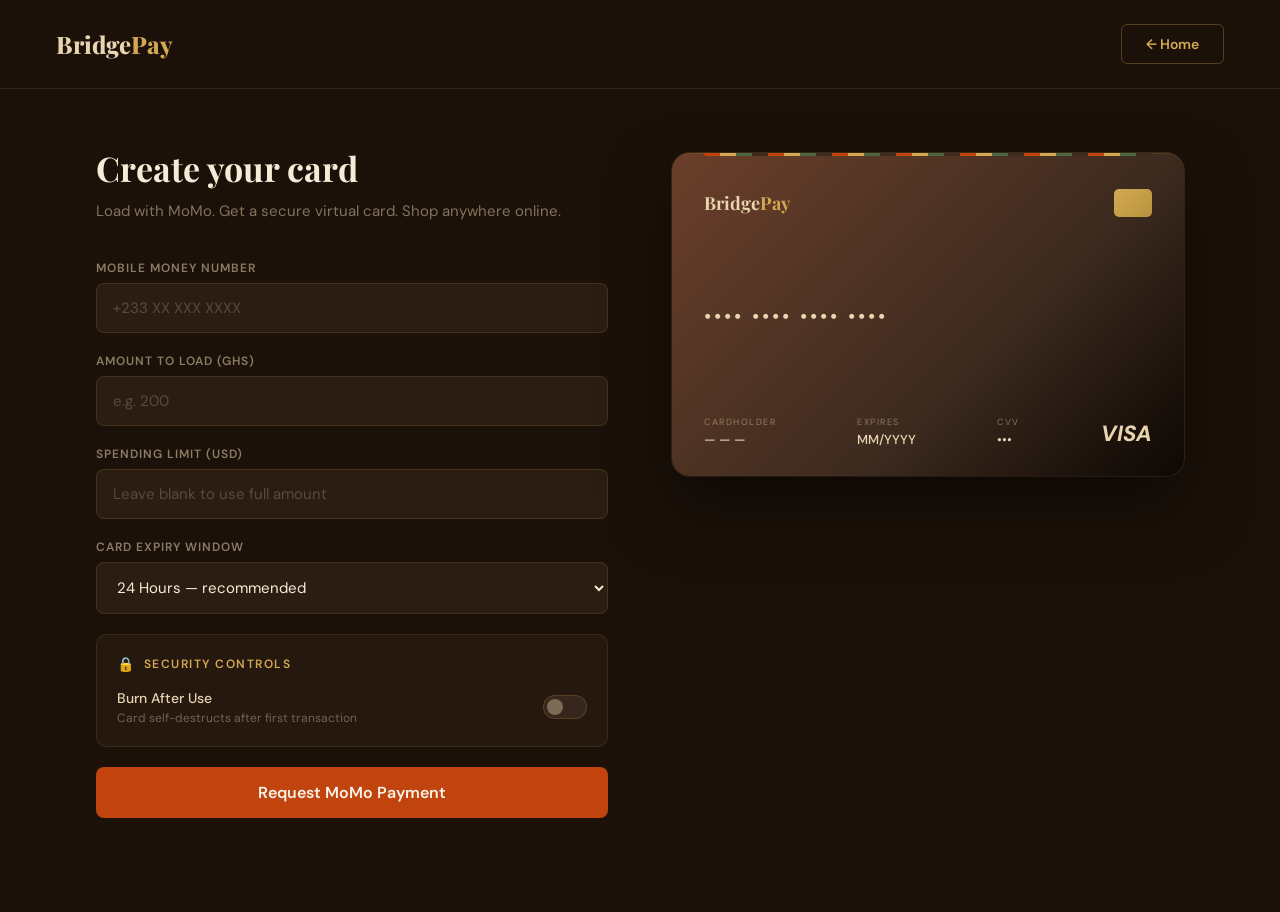
==== frontend/dashboard.html @ e873e864 "Initial BridgePay commit — working MVP" ====
<!DOCTYPE html>
<html lang="en">
<head>
    <meta charset="UTF-8">
    <meta name="viewport" content="width=device-width, initial-scale=1.0">
    <title>BridgePay — Dashboard</title>
    <link rel="icon" type="image/svg+xml" href="/favicon.svg">
    <link href="https://fonts.googleapis.com/css2?family=Playfair+Display:wght@700;800&family=DM+Sans:wght@400;500;600&display=swap" rel="stylesheet">
    <style>
        :root {
            --clay:      #C1440E;
            --gold:      #D4A853;
            --sand:      #E8D5B0;
            --bark:      #3D2B1F;
            --soil:      #6B3F2A;
            --harmattan: #F5ECD7;
            --dusk:      #1C1109;
            --moss:      #4A6741;
            --cream:     #FAF4E8;
            --danger:    #E05C3A;
        }

        * { margin: 0; padding: 0; box-sizing: border-box; }

        body {
            font-family: 'DM Sans', sans-serif;
            background: var(--dusk);
            color: var(--sand);
            min-height: 100vh;
        }

        nav {
            display: flex;
            justify-content: space-between;
            align-items: center;
            padding: 24px 56px;
            border-bottom: 1px solid rgba(212, 168, 83, 0.15);
        }

        .logo {
            font-family: 'Playfair Display', serif;
            font-size: 24px;
            font-weight: 800;
            color: var(--sand);
        }

        .logo span { color: var(--gold); }

        .btn-outline {
            border: 1px solid rgba(212, 168, 83, 0.3);
            color: var(--gold);
            padding: 10px 24px;
            border-radius: 6px;
            text-decoration: none;
            font-weight: 600;
            font-size: 14px;
            transition: all 0.2s;
        }

        .btn-outline:hover {
            border-color: var(--gold);
            background: rgba(212, 168, 83, 0.08);
        }

        main {
            display: grid;
            grid-template-columns: 1fr 1fr;
            gap: 64px;
            padding: 56px;
            max-width: 1200px;
            margin: 0 auto;
        }

        .panel-left h2 {
            font-family: 'Playfair Display', serif;
            font-size: 34px;
            font-weight: 700;
            color: var(--harmattan);
            margin-bottom: 8px;
        }

        .subtitle {
            color: rgba(232, 213, 176, 0.5);
            font-size: 15px;
            line-height: 1.65;
            margin-bottom: 36px;
        }

        .form { display: flex; flex-direction: column; gap: 20px; }

        .form-group { display: flex; flex-direction: column; gap: 7px; }

        .form-group label {
            font-size: 12px;
            font-weight: 600;
            color: rgba(232, 213, 176, 0.55);
            letter-spacing: 1px;
            text-transform: uppercase;
        }

        .form-group input,
        .form-group select {
            background: rgba(61, 43, 31, 0.5);
            border: 1px solid rgba(212, 168, 83, 0.15);
            border-radius: 8px;
            padding: 14px 16px;
            color: var(--harmattan);
            font-size: 15px;
            font-family: 'DM Sans', sans-serif;
            outline: none;
            transition: border-color 0.2s, background 0.2s;
            width: 100%;
        }

        .form-group input::placeholder { color: rgba(232, 213, 176, 0.25); }

        .form-group input:focus,
        .form-group select:focus {
            border-color: var(--gold);
            background: rgba(61, 43, 31, 0.7);
        }

        .form-group select option { background: var(--bark); }

        .security-section {
            background: rgba(61, 43, 31, 0.3);
            border: 1px solid rgba(212, 168, 83, 0.12);
            border-radius: 10px;
            padding: 20px;
            display: flex;
            flex-direction: column;
            gap: 16px;
        }

        .security-section-title {
            font-size: 12px;
            font-weight: 600;
            color: var(--gold);
            letter-spacing: 1.5px;
            text-transform: uppercase;
            display: flex;
            align-items: center;
            gap: 8px;
        }

        .security-section-title::before { content: '🔒'; font-size: 14px; }

        .toggle-row {
            display: flex;
            justify-content: space-between;
            align-items: center;
        }

        .toggle-label { display: flex; flex-direction: column; gap: 3px; }

        .toggle-label span {
            font-size: 14px;
            font-weight: 500;
            color: var(--sand);
        }

        .toggle-label small {
            font-size: 12px;
            color: rgba(232, 213, 176, 0.4);
        }

        .toggle {
            position: relative;
            width: 44px;
            height: 24px;
            flex-shrink: 0;
        }

        .toggle input { opacity: 0; width: 0; height: 0; }

        .toggle-slider {
            position: absolute;
            inset: 0;
            background: rgba(61, 43, 31, 0.8);
            border: 1px solid rgba(212, 168, 83, 0.2);
            border-radius: 24px;
            cursor: pointer;
            transition: all 0.3s;
        }

        .toggle-slider::before {
            content: '';
            position: absolute;
            width: 16px;
            height: 16px;
            left: 3px;
            top: 50%;
            transform: translateY(-50%);
            background: rgba(232, 213, 176, 0.4);
            border-radius: 50%;
            transition: all 0.3s;
        }

        .toggle input:checked + .toggle-slider {
            background: rgba(193, 68, 14, 0.3);
            border-color: var(--clay);
        }

        .toggle input:checked + .toggle-slider::before {
            transform: translate(20px, -50%);
            background: var(--clay);
        }

        .btn-primary {
            background: var(--clay);
            color: var(--cream);
            padding: 15px 30px;
            border-radius: 8px;
            font-weight: 600;
            font-size: 16px;
            font-family: 'DM Sans', sans-serif;
            border: none;
            cursor: pointer;
            transition: background 0.2s, transform 0.1s;
            width: 100%;
        }

        .btn-primary:hover { background: #A8380A; transform: translateY(-1px); }
        .btn-primary:disabled { opacity: 0.45; cursor: not-allowed; transform: none; }

        .status-msg {
            font-size: 14px;
            color: var(--gold);
            min-height: 18px;
            line-height: 1.6;
        }

        .status-msg.error { color: var(--danger); }

        .panel-right {
            display: flex;
            flex-direction: column;
            gap: 24px;
            padding-top: 8px;
        }

        .card-preview {
            width: 100%;
            aspect-ratio: 1.586;
            background: linear-gradient(135deg, var(--soil) 0%, var(--bark) 60%, #0D0703 100%);
            border-radius: 18px;
            padding: 28px 32px;
            display: flex;
            flex-direction: column;
            justify-content: space-between;
            box-shadow:
                0 32px 64px rgba(0,0,0,0.5),
                0 0 0 1px rgba(212, 168, 83, 0.18),
                inset 0 1px 0 rgba(212, 168, 83, 0.12);
            position: relative;
            transition: all 0.4s ease;
        }

        .card-preview::before {
            content: '';
            position: absolute;
            top: 0; left: 32px; right: 32px;
            height: 3px;
            background: repeating-linear-gradient(
                90deg,
                var(--clay) 0px, var(--clay) 16px,
                var(--gold) 16px, var(--gold) 32px,
                var(--moss) 32px, var(--moss) 48px,
                var(--bark) 48px, var(--bark) 64px
            );
            border-radius: 0 0 4px 4px;
        }

        .card-preview.locked {
            filter: grayscale(0.6);
            box-shadow: 0 32px 64px rgba(0,0,0,0.6), 0 0 0 1px rgba(224, 92, 58, 0.3);
        }

        .card-preview.burned {
            filter: grayscale(1) brightness(0.5);
        }

        .card-top {
            display: flex;
            justify-content: space-between;
            align-items: center;
            margin-top: 8px;
        }

        .card-logo-text {
            font-family: 'Playfair Display', serif;
            font-size: 18px;
            font-weight: 700;
            color: var(--sand);
        }

        .card-logo-text span { color: var(--gold); }

        .card-chip {
            width: 38px;
            height: 28px;
            background: linear-gradient(135deg, var(--gold), #B8943D);
            border-radius: 5px;
        }

        .card-number {
            font-size: 20px;
            letter-spacing: 3px;
            color: var(--sand);
            font-weight: 500;
        }

        .card-bottom {
            display: flex;
            justify-content: space-between;
            align-items: flex-end;
        }

        .card-detail { display: flex; flex-direction: column; }

        .card-label {
            font-size: 9px;
            color: rgba(232, 213, 176, 0.45);
            letter-spacing: 1.5px;
            text-transform: uppercase;
            margin-bottom: 3px;
        }

        .card-value {
            font-size: 13px;
            color: var(--sand);
            font-weight: 500;
        }

        .card-visa {
            font-size: 22px;
            font-weight: 800;
            font-style: italic;
            color: var(--sand);
        }

        .card-status-badge {
            display: none;
            align-items: center;
            gap: 8px;
            font-size: 13px;
            font-weight: 600;
            padding: 6px 14px;
            border-radius: 100px;
            width: fit-content;
        }

        .card-status-badge.active {
            display: flex;
            background: rgba(74, 103, 65, 0.2);
            border: 1px solid rgba(74, 103, 65, 0.4);
            color: #7DC46F;
        }

        .card-status-badge.locked {
            display: flex;
            background: rgba(224, 92, 58, 0.15);
            border: 1px solid rgba(224, 92, 58, 0.3);
            color: var(--danger);
        }

        .card-status-badge.burned {
            display: flex;
            background: rgba(61, 43, 31, 0.5);
            border: 1px solid rgba(212, 168, 83, 0.1);
            color: rgba(232, 213, 176, 0.4);
        }

        .card-details-list {
            background: rgba(61, 43, 31, 0.4);
            border: 1px solid rgba(212, 168, 83, 0.1);
            border-radius: 10px;
            overflow: hidden;
            display: none;
        }

        .detail-row {
            display: flex;
            justify-content: space-between;
            align-items: center;
            padding: 13px 20px;
            border-bottom: 1px solid rgba(212, 168, 83, 0.07);
        }

        .detail-row:last-child { border-bottom: none; }

        .detail-row-label {
            font-size: 12px;
            color: rgba(232, 213, 176, 0.4);
            text-transform: uppercase;
            letter-spacing: 1px;
        }

        .detail-row-value {
            display: flex;
            align-items: center;
            gap: 8px;
            font-size: 14px;
            color: var(--harmattan);
            font-weight: 500;
        }

        .copy-btn {
            background: transparent;
            border: none;
            color: rgba(212, 168, 83, 0.4);
            cursor: pointer;
            font-size: 11px;
            padding: 2px 8px;
            border-radius: 4px;
            transition: color 0.2s;
            font-family: 'DM Sans', sans-serif;
        }

        .copy-btn:hover { color: var(--gold); }

        .card-actions {
            display: none;
            gap: 10px;
        }

        .btn-action {
            flex: 1;
            padding: 12px;
            border-radius: 8px;
            font-size: 13px;
            font-weight: 600;
            font-family: 'DM Sans', sans-serif;
            cursor: pointer;
            border: 1px solid;
            transition: all 0.2s;
        }

        .btn-lock {
            background: transparent;
            border-color: rgba(212, 168, 83, 0.25);
            color: var(--gold);
        }

        .btn-lock:hover {
            background: rgba(212, 168, 83, 0.08);
            border-color: var(--gold);
        }

        .btn-burn {
            background: transparent;
            border-color: rgba(224, 92, 58, 0.25);
            color: var(--danger);
        }

        .btn-burn:hover {
            background: rgba(224, 92, 58, 0.08);
            border-color: var(--danger);
        }

        .btn-generate {
            background: rgba(61, 43, 31, 0.6);
            color: var(--gold);
            padding: 14px 30px;
            border-radius: 8px;
            font-weight: 600;
            font-size: 15px;
            font-family: 'DM Sans', sans-serif;
            border: 1px solid rgba(212, 168, 83, 0.2);
            cursor: pointer;
            transition: all 0.2s;
            width: 100%;
            display: none;
        }

        .btn-generate:hover {
            border-color: var(--gold);
            background: rgba(61, 43, 31, 0.9);
        }
    </style>
</head>
<body>

<nav>
    <div class="logo">Bridge<span>Pay</span></div>
    <a href="/" class="btn-outline">← Home</a>
</nav>

<main>
    <div class="panel-left">
        <h2>Create your card</h2>
        <p class="subtitle">Load with MoMo. Get a secure virtual card. Shop anywhere online.</p>

        <div class="form">
            <div class="form-group">
                <label>Mobile Money Number</label>
                <input type="tel" id="phone" placeholder="+233 XX XXX XXXX" />
            </div>

            <div class="form-group">
                <label>Amount to Load (GHS)</label>
                <input type="number" id="amount" placeholder="e.g. 200" min="10" />
            </div>

            <div class="form-group">
                <label>Spending Limit (USD)</label>
                <input type="number" id="spendingLimit" placeholder="Leave blank to use full amount" min="1" />
            </div>

            <div class="form-group">
                <label>Card Expiry Window</label>
                <select id="expiryWindow">
                    <option value="1h">1 Hour — maximum security</option>
                    <option value="24h" selected>24 Hours — recommended</option>
                    <option value="7d">7 Days</option>
                    <option value="30d">30 Days</option>
                </select>
            </div>

            <div class="security-section">
                <div class="security-section-title">Security Controls</div>
                <div class="toggle-row">
                    <div class="toggle-label">
                        <span>Burn After Use</span>
                        <small>Card self-destructs after first transaction</small>
                    </div>
                    <label class="toggle">
                        <input type="checkbox" id="burnAfterUse" />
                        <span class="toggle-slider"></span>
                    </label>
                </div>
            </div>

            <button class="btn-primary" id="payBtn" onclick="initiatePayment()">
                Request MoMo Payment
            </button>

            <p id="status-msg" class="status-msg"></p>

            <button class="btn-generate" id="generateBtn" onclick="generateCard()">
                ✦ Generate My Secure Card
            </button>
        </div>
    </div>

    <div class="panel-right">
        <div class="card-preview" id="cardPreview">
            <div class="card-top">
                <div class="card-logo-text">Bridge<span>Pay</span></div>
                <div class="card-chip"></div>
            </div>
            <div class="card-number" id="cardNumber">•••• •••• •••• ••••</div>
            <div class="card-bottom">
                <div class="card-detail">
                    <div class="card-label">Cardholder</div>
                    <div class="card-value" id="cardHolder">— — —</div>
                </div>
                <div class="card-detail">
                    <div class="card-label">Expires</div>
                    <div class="card-value" id="cardExpiry">MM/YYYY</div>
                </div>
                <div class="card-detail">
                    <div class="card-label">CVV</div>
                    <div class="card-value" id="cardCvv">•••</div>
                </div>
                <div class="card-visa">VISA</div>
            </div>
        </div>

        <div class="card-status-badge" id="cardStatusBadge">
            <span id="cardStatusText">Active</span>
        </div>

        <div class="card-details-list" id="cardDetailsList">
            <div class="detail-row">
                <span class="detail-row-label">Card Number</span>
                <span class="detail-row-value">
                    <span id="fullCardNumber">—</span>
                    <button class="copy-btn" onclick="copyText('fullCardNumber')">Copy</button>
                </span>
            </div>
            <div class="detail-row">
                <span class="detail-row-label">Expiry</span>
                <span class="detail-row-value" id="fullExpiry">—</span>
            </div>
            <div class="detail-row">
                <span class="detail-row-label">CVV</span>
                <span class="detail-row-value">
                    <span id="fullCvv">—</span>
                    <button class="copy-btn" onclick="copyText('fullCvv')">Copy</button>
                </span>
            </div>
            <div class="detail-row">
                <span class="detail-row-label">Spending Limit</span>
                <span class="detail-row-value" id="fullLimit">—</span>
            </div>
            <div class="detail-row">
                <span class="detail-row-label">Expires In</span>
                <span class="detail-row-value" id="fullExpWindow">—</span>
            </div>
            <div class="detail-row">
                <span class="detail-row-label">Burn After Use</span>
                <span class="detail-row-value" id="fullBurn">—</span>
            </div>
        </div>

        <div class="card-actions" id="cardActions">
            <button class="btn-action btn-lock" id="lockBtn" onclick="toggleLock()">
                🔒 Lock Card
            </button>
            <button class="btn-action btn-burn" onclick="burnCard()">
                🔥 Destroy Card
            </button>
        </div>
    </div>
</main>

<script>
    const API = "http://127.0.0.1:5000/api";
    let currentCardId = null;
    let isLocked = false;

    // ── SAVE & RESTORE STATE ──

    function saveCardState(cardId, masked, cvv) {
        localStorage.setItem('bp_card_id', cardId);
        localStorage.setItem('bp_masked', masked);
        localStorage.setItem('bp_cvv', cvv);
    }

    function clearCardState() {
        localStorage.removeItem('bp_card_id');
        localStorage.removeItem('bp_masked');
        localStorage.removeItem('bp_cvv');
    }

    async function restoreCardState() {
        const cardId = localStorage.getItem('bp_card_id');
        if (!cardId) return;

        try {
            const res = await fetch(`${API}/card/${cardId}`);
            const data = await res.json();

            if (!data.success || data.data.status === 'burned') {
                clearCardState();
                return;
            }

            const card = data.data;
            currentCardId = cardId;
            isLocked = card.locked;

            const masked = localStorage.getItem('bp_masked');
            const cvv = localStorage.getItem('bp_cvv');
            window._maskedNum = masked;
            window._cvv = cvv;

            const num = card.card_number;
            const full = `${num.slice(0,4)} ${num.slice(4,8)} ${num.slice(8,12)} ${num.slice(12,16)}`;

            document.getElementById('cardNumber').textContent = card.locked ? '•••• •••• •••• ••••' : masked;
            document.getElementById('cardExpiry').textContent = card.expiry;
            document.getElementById('cardCvv').textContent = card.locked ? '•••' : cvv;
            document.getElementById('cardHolder').textContent = "BRIDGEPAY USER";

            document.getElementById('fullCardNumber').textContent = full;
            document.getElementById('fullExpiry').textContent = card.expiry;
            document.getElementById('fullCvv').textContent = cvv;
            document.getElementById('fullLimit').textContent = `USD ${card.spending_limit}`;
            document.getElementById('fullExpWindow').textContent = formatExpiry(card.expiry_window);
            document.getElementById('fullBurn').textContent = card.burn_after_use ? "Yes — destroys after first use" : "No";

            document.getElementById('cardDetailsList').style.display = card.locked ? 'none' : 'block';
            document.getElementById('cardActions').style.display = 'flex';

            if (card.locked) {
                document.getElementById('lockBtn').textContent = '🔓 Unlock Card';
            }

            setCardStatus(card.status);

        } catch (e) {
            clearCardState();
        }
    }

    // ── PAYMENT ──

    async function initiatePayment() {
        const phone = document.getElementById('phone').value.trim();
        const amount = document.getElementById('amount').value;
        const msg = document.getElementById('status-msg');
        const payBtn = document.getElementById('payBtn');

        if (!phone || !amount) {
            msg.className = 'status-msg error';
            msg.textContent = "Please enter your phone number and amount.";
            return;
        }

        msg.className = 'status-msg';
        msg.textContent = "Sending MoMo prompt to your phone...";
        payBtn.disabled = true;

        try {
            const res = await fetch(`${API}/pay`, {
                method: "POST",
                headers: { "Content-Type": "application/json" },
                body: JSON.stringify({ phone_number: phone, amount: parseFloat(amount) })
            });
            const data = await res.json();

            if (data.success) {
                msg.textContent = "✓ MoMo prompt sent! Approve on your phone, then generate your card.";
                const genBtn = document.getElementById('generateBtn');
                genBtn.style.display = "block";
                genBtn.dataset.userId = phone;
                genBtn.dataset.amount = amount;
            } else {
                msg.className = 'status-msg error';
                msg.textContent = "Payment request failed. Please try again.";
                payBtn.disabled = false;
            }
        } catch {
            msg.className = 'status-msg error';
            msg.textContent = "Could not reach server. Is Flask running?";
            payBtn.disabled = false;
        }
    }

    // ── GENERATE CARD ──

    async function generateCard() {
        const genBtn = document.getElementById('generateBtn');
        const msg = document.getElementById('status-msg');
        const userId = genBtn.dataset.userId;
        const amount = genBtn.dataset.amount;
        const spendingLimit = document.getElementById('spendingLimit').value;
        const expiryWindow = document.getElementById('expiryWindow').value;
        const burnAfterUse = document.getElementById('burnAfterUse').checked;

        msg.className = 'status-msg';
        msg.textContent = "Generating your secure card...";
        genBtn.disabled = true;

        try {
            const res = await fetch(`${API}/card/create`, {
                method: "POST",
                headers: { "Content-Type": "application/json" },
                body: JSON.stringify({
                    user_id: userId,
                    amount: parseFloat(amount),
                    spending_limit: spendingLimit ? parseFloat(spendingLimit) : null,
                    expiry_window: expiryWindow,
                    burn_after_use: burnAfterUse
                })
            });
            const data = await res.json();

            if (data.success) {
                currentCardId = data.card_id;
                isLocked = false;

                const num = data.card_number;
                const masked = `${num.slice(0,4)} •••• •••• ${num.slice(12,16)}`;
                const full = `${num.slice(0,4)} ${num.slice(4,8)} ${num.slice(8,12)} ${num.slice(12,16)}`;

                window._maskedNum = masked;
                window._cvv = data.cvv;
                saveCardState(data.card_id, masked, data.cvv);

                document.getElementById('cardNumber').textContent = masked;
                document.getElementById('cardExpiry').textContent = data.expiry;
                document.getElementById('cardCvv').textContent = data.cvv;
                document.getElementById('cardHolder').textContent = "BRIDGEPAY USER";

                document.getElementById('fullCardNumber').textContent = full;
                document.getElementById('fullExpiry').textContent = data.expiry;
                document.getElementById('fullCvv').textContent = data.cvv;
                document.getElementById('fullLimit').textContent = `USD ${data.spending_limit}`;
                document.getElementById('fullExpWindow').textContent = formatExpiry(data.expiry_window);
                document.getElementById('fullBurn').textContent = data.burn_after_use ? "Yes — destroys after first use" : "No";

                document.getElementById('cardDetailsList').style.display = 'block';
                document.getElementById('cardActions').style.display = 'flex';
                genBtn.style.display = 'none';

                setCardStatus('active');
                msg.textContent = "✦ Your secure card is ready. Use it anywhere online.";
            } else {
                msg.className = 'status-msg error';
                msg.textContent = "Card generation failed. Please try again.";
                genBtn.disabled = false;
            }
        } catch {
            msg.className = 'status-msg error';
            msg.textContent = "Could not reach server. Is Flask running?";
            genBtn.disabled = false;
        }
    }

    // ── LOCK / UNLOCK ──

    async function toggleLock() {
        if (!currentCardId) return;
        const endpoint = isLocked ? 'unlock' : 'lock';

        const res = await fetch(`${API}/card/${currentCardId}/${endpoint}`, { method: "POST" });
        const data = await res.json();

        if (data.success) {
            isLocked = !isLocked;
            const lockBtn = document.getElementById('lockBtn');
            const card = document.getElementById('cardPreview');
            const detailsList = document.getElementById('cardDetailsList');

            if (isLocked) {
                lockBtn.textContent = '🔓 Unlock Card';
                card.classList.add('locked');
                setCardStatus('locked');
                detailsList.style.display = 'none';
                document.getElementById('cardNumber').textContent = '•••• •••• •••• ••••';
                document.getElementById('cardCvv').textContent = '•••';
            } else {
                lockBtn.textContent = '🔒 Lock Card';
                card.classList.remove('locked');
                setCardStatus('active');
                detailsList.style.display = 'block';
                document.getElementById('cardNumber').textContent = window._maskedNum;
                document.getElementById('cardCvv').textContent = window._cvv;
            }
        }
    }

    // ── BURN CARD ──

    async function burnCard() {
        if (!currentCardId) return;
        if (!confirm("Are you sure? This will permanently destroy your card.")) return;

        const res = await fetch(`${API}/card/${currentCardId}/burn`, { method: "POST" });
        const data = await res.json();

        if (data.success) {
            const card = document.getElementById('cardPreview');
            card.classList.add('burned');
            card.classList.remove('locked');

            document.getElementById('cardNumber').textContent = '•••• •••• •••• ••••';
            document.getElementById('cardExpiry').textContent = 'MM/YYYY';
            document.getElementById('cardCvv').textContent = '•••';
            document.getElementById('cardHolder').textContent = '— — —';
            document.getElementById('cardDetailsList').style.display = 'none';
            document.getElementById('cardActions').style.display = 'none';

            setCardStatus('burned');
            clearCardState();
            currentCardId = null;

            const remaining = data.remaining_balance;
            const msg = document.getElementById('status-msg');

            if (remaining && remaining > 0) {
                msg.className = 'status-msg';
                msg.innerHTML = `Card destroyed. You have <strong>USD ${remaining}</strong> remaining.
                    <a href="#" onclick="resetWithBalance(${remaining})"
                    style="color: var(--gold); text-decoration: underline; margin-left: 4px;">
                    Create a new card →
                    </a>`;
            } else {
                msg.textContent = "Card destroyed. Your balance has been fully used.";
            }
        }
    }

    // ── RESET WITH REMAINING BALANCE ──

    function resetWithBalance(remaining) {
        const card = document.getElementById('cardPreview');
        card.classList.remove('burned', 'locked');

        document.getElementById('cardStatusBadge').className = 'card-status-badge';
        document.getElementById('amount').value = remaining;
        document.getElementById('payBtn').disabled = false;
        document.getElementById('generateBtn').style.display = 'none';
        document.getElementById('status-msg').textContent = '';

        document.querySelector('.panel-left').scrollIntoView({ behavior: 'smooth' });
    }

    // ── HELPERS ──

    function setCardStatus(status) {
        const badge = document.getElementById('cardStatusBadge');
        const text = document.getElementById('cardStatusText');
        badge.className = `card-status-badge ${status}`;
        const labels = { active: '● Active', locked: '● Locked', burned: '● Destroyed' };
        text.textContent = labels[status] || status;
    }

    function formatExpiry(w) {
        return { '1h': '1 Hour', '24h': '24 Hours', '7d': '7 Days', '30d': '30 Days' }[w] || w;
    }

    function copyText(id) {
        const text = document.getElementById(id).textContent;
        navigator.clipboard.writeText(text).then(() => {
            event.target.textContent = 'Copied!';
            setTimeout(() => event.target.textContent = 'Copy', 2000);
        });
    }

    // ── RESTORE ON LOAD ──
    window.addEventListener('load', restoreCardState);
</script>
</body>
</html>
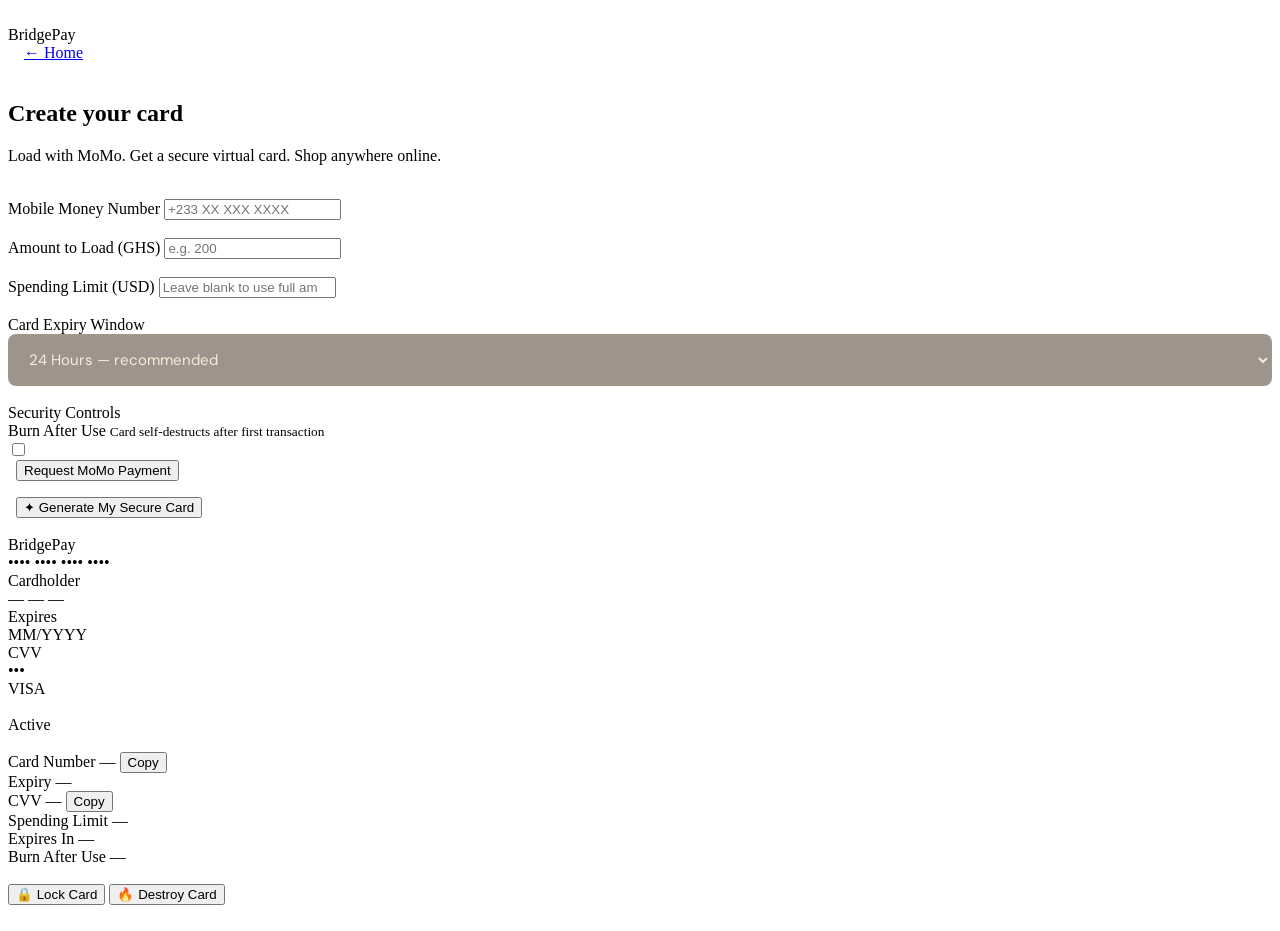
==== commit 6cbe3bbf: "feat: show user name in dashboard nav" ====
--- a/frontend/dashboard.html
+++ b/frontend/dashboard.html
@@ -19,16 +19,16 @@
             --cream:     #FAF4E8;
             --danger:    #E05C3A;
         }
-
+ 
         * { margin: 0; padding: 0; box-sizing: border-box; }
-
+ 
         body {
             font-family: 'DM Sans', sans-serif;
             background: var(--dusk);
             color: var(--sand);
             min-height: 100vh;
         }
-
+ 
         nav {
             display: flex;
             justify-content: space-between;
@@ -36,16 +36,16 @@
             padding: 24px 56px;
             border-bottom: 1px solid rgba(212, 168, 83, 0.15);
         }
-
+ 
         .logo {
             font-family: 'Playfair Display', serif;
             font-size: 24px;
             font-weight: 800;
             color: var(--sand);
         }
-
+ 
         .logo span { color: var(--gold); }
-
+ 
         .btn-outline {
             border: 1px solid rgba(212, 168, 83, 0.3);
             color: var(--gold);
@@ -56,12 +56,12 @@
             font-size: 14px;
             transition: all 0.2s;
         }
-
+ 
         .btn-outline:hover {
             border-color: var(--gold);
             background: rgba(212, 168, 83, 0.08);
         }
-
+ 
         main {
             display: grid;
             grid-template-columns: 1fr 1fr;
@@ -70,7 +70,7 @@
             max-width: 1200px;
             margin: 0 auto;
         }
-
+ 
         .panel-left h2 {
             font-family: 'Playfair Display', serif;
             font-size: 34px;
@@ -78,18 +78,18 @@
             color: var(--harmattan);
             margin-bottom: 8px;
         }
-
+ 
         .subtitle {
             color: rgba(232, 213, 176, 0.5);
             font-size: 15px;
             line-height: 1.65;
             margin-bottom: 36px;
         }
-
+ 
         .form { display: flex; flex-direction: column; gap: 20px; }
-
+ 
         .form-group { display: flex; flex-direction: column; gap: 7px; }
-
+ 
         .form-group label {
             font-size: 12px;
             font-weight: 600;
@@ -97,7 +97,7 @@
             letter-spacing: 1px;
             text-transform: uppercase;
         }
-
+ 
         .form-group input,
         .form-group select {
             background: rgba(61, 43, 31, 0.5);
@@ -111,17 +111,17 @@
             transition: border-color 0.2s, background 0.2s;
             width: 100%;
         }
-
+ 
         .form-group input::placeholder { color: rgba(232, 213, 176, 0.25); }
-
+ 
         .form-group input:focus,
         .form-group select:focus {
             border-color: var(--gold);
             background: rgba(61, 43, 31, 0.7);
         }
-
+ 
         .form-group select option { background: var(--bark); }
-
+ 
         .security-section {
             background: rgba(61, 43, 31, 0.3);
             border: 1px solid rgba(212, 168, 83, 0.12);
@@ -131,7 +131,7 @@
             flex-direction: column;
             gap: 16px;
         }
-
+ 
         .security-section-title {
             font-size: 12px;
             font-weight: 600;
@@ -142,37 +142,37 @@
             align-items: center;
             gap: 8px;
         }
-
+ 
         .security-section-title::before { content: '🔒'; font-size: 14px; }
-
+ 
         .toggle-row {
             display: flex;
             justify-content: space-between;
             align-items: center;
         }
-
+ 
         .toggle-label { display: flex; flex-direction: column; gap: 3px; }
-
+ 
         .toggle-label span {
             font-size: 14px;
             font-weight: 500;
             color: var(--sand);
         }
-
+ 
         .toggle-label small {
             font-size: 12px;
             color: rgba(232, 213, 176, 0.4);
         }
-
+ 
         .toggle {
             position: relative;
             width: 44px;
             height: 24px;
             flex-shrink: 0;
         }
-
+ 
         .toggle input { opacity: 0; width: 0; height: 0; }
-
+ 
         .toggle-slider {
             position: absolute;
             inset: 0;
@@ -182,7 +182,7 @@
             cursor: pointer;
             transition: all 0.3s;
         }
-
+ 
         .toggle-slider::before {
             content: '';
             position: absolute;
@@ -195,17 +195,17 @@
             border-radius: 50%;
             transition: all 0.3s;
         }
-
+ 
         .toggle input:checked + .toggle-slider {
             background: rgba(193, 68, 14, 0.3);
             border-color: var(--clay);
         }
-
+ 
         .toggle input:checked + .toggle-slider::before {
             transform: translate(20px, -50%);
             background: var(--clay);
         }
-
+ 
         .btn-primary {
             background: var(--clay);
             color: var(--cream);
@@ -219,26 +219,26 @@
             transition: background 0.2s, transform 0.1s;
             width: 100%;
         }
-
+ 
         .btn-primary:hover { background: #A8380A; transform: translateY(-1px); }
         .btn-primary:disabled { opacity: 0.45; cursor: not-allowed; transform: none; }
-
+ 
         .status-msg {
             font-size: 14px;
             color: var(--gold);
             min-height: 18px;
             line-height: 1.6;
         }
-
+ 
         .status-msg.error { color: var(--danger); }
-
+ 
         .panel-right {
             display: flex;
             flex-direction: column;
             gap: 24px;
             padding-top: 8px;
         }
-
+ 
         .card-preview {
             width: 100%;
             aspect-ratio: 1.586;
@@ -255,7 +255,7 @@
             position: relative;
             transition: all 0.4s ease;
         }
-
+ 
         .card-preview::before {
             content: '';
             position: absolute;
@@ -270,54 +270,54 @@
             );
             border-radius: 0 0 4px 4px;
         }
-
+ 
         .card-preview.locked {
             filter: grayscale(0.6);
             box-shadow: 0 32px 64px rgba(0,0,0,0.6), 0 0 0 1px rgba(224, 92, 58, 0.3);
         }
-
+ 
         .card-preview.burned {
             filter: grayscale(1) brightness(0.5);
         }
-
+ 
         .card-top {
             display: flex;
             justify-content: space-between;
             align-items: center;
             margin-top: 8px;
         }
-
+ 
         .card-logo-text {
             font-family: 'Playfair Display', serif;
             font-size: 18px;
             font-weight: 700;
             color: var(--sand);
         }
-
+ 
         .card-logo-text span { color: var(--gold); }
-
+ 
         .card-chip {
             width: 38px;
             height: 28px;
             background: linear-gradient(135deg, var(--gold), #B8943D);
             border-radius: 5px;
         }
-
+ 
         .card-number {
             font-size: 20px;
             letter-spacing: 3px;
             color: var(--sand);
             font-weight: 500;
         }
-
+ 
         .card-bottom {
             display: flex;
             justify-content: space-between;
             align-items: flex-end;
         }
-
+ 
         .card-detail { display: flex; flex-direction: column; }
-
+ 
         .card-label {
             font-size: 9px;
             color: rgba(232, 213, 176, 0.45);
@@ -325,20 +325,20 @@
             text-transform: uppercase;
             margin-bottom: 3px;
         }
-
+ 
         .card-value {
             font-size: 13px;
             color: var(--sand);
             font-weight: 500;
         }
-
+ 
         .card-visa {
             font-size: 22px;
             font-weight: 800;
             font-style: italic;
             color: var(--sand);
         }
-
+ 
         .card-status-badge {
             display: none;
             align-items: center;
@@ -349,28 +349,28 @@
             border-radius: 100px;
             width: fit-content;
         }
-
+ 
         .card-status-badge.active {
             display: flex;
             background: rgba(74, 103, 65, 0.2);
             border: 1px solid rgba(74, 103, 65, 0.4);
             color: #7DC46F;
         }
-
+ 
         .card-status-badge.locked {
             display: flex;
             background: rgba(224, 92, 58, 0.15);
             border: 1px solid rgba(224, 92, 58, 0.3);
             color: var(--danger);
         }
-
+ 
         .card-status-badge.burned {
             display: flex;
             background: rgba(61, 43, 31, 0.5);
             border: 1px solid rgba(212, 168, 83, 0.1);
             color: rgba(232, 213, 176, 0.4);
         }
-
+ 
         .card-details-list {
             background: rgba(61, 43, 31, 0.4);
             border: 1px solid rgba(212, 168, 83, 0.1);
@@ -378,7 +378,7 @@
             overflow: hidden;
             display: none;
         }
-
+ 
         .detail-row {
             display: flex;
             justify-content: space-between;
@@ -386,16 +386,16 @@
             padding: 13px 20px;
             border-bottom: 1px solid rgba(212, 168, 83, 0.07);
         }
-
+ 
         .detail-row:last-child { border-bottom: none; }
-
+ 
         .detail-row-label {
             font-size: 12px;
             color: rgba(232, 213, 176, 0.4);
             text-transform: uppercase;
             letter-spacing: 1px;
         }
-
+ 
         .detail-row-value {
             display: flex;
             align-items: center;
@@ -404,7 +404,7 @@
             color: var(--harmattan);
             font-weight: 500;
         }
-
+ 
         .copy-btn {
             background: transparent;
             border: none;
@@ -416,14 +416,14 @@
             transition: color 0.2s;
             font-family: 'DM Sans', sans-serif;
         }
-
+ 
         .copy-btn:hover { color: var(--gold); }
-
+ 
         .card-actions {
             display: none;
             gap: 10px;
         }
-
+ 
         .btn-action {
             flex: 1;
             padding: 12px;
@@ -435,29 +435,29 @@
             border: 1px solid;
             transition: all 0.2s;
         }
-
+ 
         .btn-lock {
             background: transparent;
             border-color: rgba(212, 168, 83, 0.25);
             color: var(--gold);
         }
-
+ 
         .btn-lock:hover {
             background: rgba(212, 168, 83, 0.08);
             border-color: var(--gold);
         }
-
+ 
         .btn-burn {
             background: transparent;
             border-color: rgba(224, 92, 58, 0.25);
             color: var(--danger);
         }
-
+ 
         .btn-burn:hover {
             background: rgba(224, 92, 58, 0.08);
             border-color: var(--danger);
         }
-
+ 
         .btn-generate {
             background: rgba(61, 43, 31, 0.6);
             color: var(--gold);
@@ -472,41 +472,76 @@
             width: 100%;
             display: none;
         }
-
+ 
         .btn-generate:hover {
             border-color: var(--gold);
             background: rgba(61, 43, 31, 0.9);
         }
+        @media (max-width: 768px) {
+    nav {
+        padding: 20px 24px;
+    }
+ 
+    main {
+        grid-template-columns: 1fr;
+        padding: 32px 24px;
+        gap: 40px;
+    }
+ 
+    .panel-left h2 {
+        font-size: 26px;
+    }
+ 
+    .panel-right {
+        padding-top: 0;
+    }
+ 
+    .card-number {
+        font-size: 16px;
+        letter-spacing: 2px;
+    }
+ 
+    .card-preview {
+        padding: 20px 24px;
+    }
+ 
+    .card-actions {
+        flex-direction: column;
+    }
+}
     </style>
 </head>
 <body>
-
+ 
 <nav>
     <div class="logo">Bridge<span>Pay</span></div>
-    <a href="/" class="btn-outline">← Home</a>
+    <div style="display:flex; align-items:center; gap:16px;">
+        <span id="navGreeting" style="font-size:0.9rem; color:var(--text-muted);"></span>
+        <a href="/" class="btn-outline">← Home</a>
+    </div>
 </nav>
-
+ 
 <main>
     <div class="panel-left">
         <h2>Create your card</h2>
         <p class="subtitle">Load with MoMo. Get a secure virtual card. Shop anywhere online.</p>
-
+ 
         <div class="form">
             <div class="form-group">
                 <label>Mobile Money Number</label>
                 <input type="tel" id="phone" placeholder="+233 XX XXX XXXX" />
             </div>
-
+ 
             <div class="form-group">
                 <label>Amount to Load (GHS)</label>
                 <input type="number" id="amount" placeholder="e.g. 200" min="10" />
             </div>
-
+ 
             <div class="form-group">
                 <label>Spending Limit (USD)</label>
                 <input type="number" id="spendingLimit" placeholder="Leave blank to use full amount" min="1" />
             </div>
-
+ 
             <div class="form-group">
                 <label>Card Expiry Window</label>
                 <select id="expiryWindow">
@@ -516,7 +551,7 @@
                     <option value="30d">30 Days</option>
                 </select>
             </div>
-
+ 
             <div class="security-section">
                 <div class="security-section-title">Security Controls</div>
                 <div class="toggle-row">
@@ -530,19 +565,19 @@
                     </label>
                 </div>
             </div>
-
+ 
             <button class="btn-primary" id="payBtn" onclick="initiatePayment()">
                 Request MoMo Payment
             </button>
-
+ 
             <p id="status-msg" class="status-msg"></p>
-
+ 
             <button class="btn-generate" id="generateBtn" onclick="generateCard()">
                 ✦ Generate My Secure Card
             </button>
         </div>
     </div>
-
+ 
     <div class="panel-right">
         <div class="card-preview" id="cardPreview">
             <div class="card-top">
@@ -566,11 +601,11 @@
                 <div class="card-visa">VISA</div>
             </div>
         </div>
-
+ 
         <div class="card-status-badge" id="cardStatusBadge">
             <span id="cardStatusText">Active</span>
         </div>
-
+ 
         <div class="card-details-list" id="cardDetailsList">
             <div class="detail-row">
                 <span class="detail-row-label">Card Number</span>
@@ -603,7 +638,7 @@
                 <span class="detail-row-value" id="fullBurn">—</span>
             </div>
         </div>
-
+ 
         <div class="card-actions" id="cardActions">
             <button class="btn-action btn-lock" id="lockBtn" onclick="toggleLock()">
                 🔒 Lock Card
@@ -614,95 +649,95 @@
         </div>
     </div>
 </main>
-
+ 
 <script>
-    const API = "http://127.0.0.1:5000/api";
+const API = window.location.origin + "/api";
     let currentCardId = null;
     let isLocked = false;
-
+ 
     // ── SAVE & RESTORE STATE ──
-
+ 
     function saveCardState(cardId, masked, cvv) {
         localStorage.setItem('bp_card_id', cardId);
         localStorage.setItem('bp_masked', masked);
         localStorage.setItem('bp_cvv', cvv);
     }
-
+ 
     function clearCardState() {
         localStorage.removeItem('bp_card_id');
         localStorage.removeItem('bp_masked');
         localStorage.removeItem('bp_cvv');
     }
-
+ 
     async function restoreCardState() {
         const cardId = localStorage.getItem('bp_card_id');
         if (!cardId) return;
-
+ 
         try {
             const res = await fetch(`${API}/card/${cardId}`);
             const data = await res.json();
-
+ 
             if (!data.success || data.data.status === 'burned') {
                 clearCardState();
                 return;
             }
-
+ 
             const card = data.data;
             currentCardId = cardId;
             isLocked = card.locked;
-
+ 
             const masked = localStorage.getItem('bp_masked');
             const cvv = localStorage.getItem('bp_cvv');
             window._maskedNum = masked;
             window._cvv = cvv;
-
+ 
             const num = card.card_number;
             const full = `${num.slice(0,4)} ${num.slice(4,8)} ${num.slice(8,12)} ${num.slice(12,16)}`;
-
+ 
             document.getElementById('cardNumber').textContent = card.locked ? '•••• •••• •••• ••••' : masked;
             document.getElementById('cardExpiry').textContent = card.expiry;
             document.getElementById('cardCvv').textContent = card.locked ? '•••' : cvv;
             document.getElementById('cardHolder').textContent = "BRIDGEPAY USER";
-
+ 
             document.getElementById('fullCardNumber').textContent = full;
             document.getElementById('fullExpiry').textContent = card.expiry;
             document.getElementById('fullCvv').textContent = cvv;
             document.getElementById('fullLimit').textContent = `USD ${card.spending_limit}`;
             document.getElementById('fullExpWindow').textContent = formatExpiry(card.expiry_window);
             document.getElementById('fullBurn').textContent = card.burn_after_use ? "Yes — destroys after first use" : "No";
-
+ 
             document.getElementById('cardDetailsList').style.display = card.locked ? 'none' : 'block';
             document.getElementById('cardActions').style.display = 'flex';
-
+ 
             if (card.locked) {
                 document.getElementById('lockBtn').textContent = '🔓 Unlock Card';
             }
-
+ 
             setCardStatus(card.status);
-
+ 
         } catch (e) {
             clearCardState();
         }
     }
-
+ 
     // ── PAYMENT ──
-
+ 
     async function initiatePayment() {
         const phone = document.getElementById('phone').value.trim();
         const amount = document.getElementById('amount').value;
         const msg = document.getElementById('status-msg');
         const payBtn = document.getElementById('payBtn');
-
+ 
         if (!phone || !amount) {
             msg.className = 'status-msg error';
             msg.textContent = "Please enter your phone number and amount.";
             return;
         }
-
+ 
         msg.className = 'status-msg';
         msg.textContent = "Sending MoMo prompt to your phone...";
         payBtn.disabled = true;
-
+ 
         try {
             const res = await fetch(`${API}/pay`, {
                 method: "POST",
@@ -710,7 +745,7 @@
                 body: JSON.stringify({ phone_number: phone, amount: parseFloat(amount) })
             });
             const data = await res.json();
-
+ 
             if (data.success) {
                 msg.textContent = "✓ MoMo prompt sent! Approve on your phone, then generate your card.";
                 const genBtn = document.getElementById('generateBtn');
@@ -728,9 +763,9 @@
             payBtn.disabled = false;
         }
     }
-
+ 
     // ── GENERATE CARD ──
-
+ 
     async function generateCard() {
         const genBtn = document.getElementById('generateBtn');
         const msg = document.getElementById('status-msg');
@@ -739,11 +774,11 @@
         const spendingLimit = document.getElementById('spendingLimit').value;
         const expiryWindow = document.getElementById('expiryWindow').value;
         const burnAfterUse = document.getElementById('burnAfterUse').checked;
-
+ 
         msg.className = 'status-msg';
         msg.textContent = "Generating your secure card...";
         genBtn.disabled = true;
-
+ 
         try {
             const res = await fetch(`${API}/card/create`, {
                 method: "POST",
@@ -757,35 +792,35 @@
                 })
             });
             const data = await res.json();
-
+ 
             if (data.success) {
                 currentCardId = data.card_id;
                 isLocked = false;
-
+ 
                 const num = data.card_number;
                 const masked = `${num.slice(0,4)} •••• •••• ${num.slice(12,16)}`;
                 const full = `${num.slice(0,4)} ${num.slice(4,8)} ${num.slice(8,12)} ${num.slice(12,16)}`;
-
+ 
                 window._maskedNum = masked;
                 window._cvv = data.cvv;
                 saveCardState(data.card_id, masked, data.cvv);
-
+ 
                 document.getElementById('cardNumber').textContent = masked;
                 document.getElementById('cardExpiry').textContent = data.expiry;
                 document.getElementById('cardCvv').textContent = data.cvv;
                 document.getElementById('cardHolder').textContent = "BRIDGEPAY USER";
-
+ 
                 document.getElementById('fullCardNumber').textContent = full;
                 document.getElementById('fullExpiry').textContent = data.expiry;
                 document.getElementById('fullCvv').textContent = data.cvv;
                 document.getElementById('fullLimit').textContent = `USD ${data.spending_limit}`;
                 document.getElementById('fullExpWindow').textContent = formatExpiry(data.expiry_window);
                 document.getElementById('fullBurn').textContent = data.burn_after_use ? "Yes — destroys after first use" : "No";
-
+ 
                 document.getElementById('cardDetailsList').style.display = 'block';
                 document.getElementById('cardActions').style.display = 'flex';
                 genBtn.style.display = 'none';
-
+ 
                 setCardStatus('active');
                 msg.textContent = "✦ Your secure card is ready. Use it anywhere online.";
             } else {
@@ -799,22 +834,22 @@
             genBtn.disabled = false;
         }
     }
-
+ 
     // ── LOCK / UNLOCK ──
-
+ 
     async function toggleLock() {
         if (!currentCardId) return;
         const endpoint = isLocked ? 'unlock' : 'lock';
-
+ 
         const res = await fetch(`${API}/card/${currentCardId}/${endpoint}`, { method: "POST" });
         const data = await res.json();
-
+ 
         if (data.success) {
             isLocked = !isLocked;
             const lockBtn = document.getElementById('lockBtn');
             const card = document.getElementById('cardPreview');
             const detailsList = document.getElementById('cardDetailsList');
-
+ 
             if (isLocked) {
                 lockBtn.textContent = '🔓 Unlock Card';
                 card.classList.add('locked');
@@ -832,35 +867,35 @@
             }
         }
     }
-
+ 
     // ── BURN CARD ──
-
+ 
     async function burnCard() {
         if (!currentCardId) return;
         if (!confirm("Are you sure? This will permanently destroy your card.")) return;
-
+ 
         const res = await fetch(`${API}/card/${currentCardId}/burn`, { method: "POST" });
         const data = await res.json();
-
+ 
         if (data.success) {
             const card = document.getElementById('cardPreview');
             card.classList.add('burned');
             card.classList.remove('locked');
-
+ 
             document.getElementById('cardNumber').textContent = '•••• •••• •••• ••••';
             document.getElementById('cardExpiry').textContent = 'MM/YYYY';
             document.getElementById('cardCvv').textContent = '•••';
             document.getElementById('cardHolder').textContent = '— — —';
             document.getElementById('cardDetailsList').style.display = 'none';
             document.getElementById('cardActions').style.display = 'none';
-
+ 
             setCardStatus('burned');
             clearCardState();
             currentCardId = null;
-
+ 
             const remaining = data.remaining_balance;
             const msg = document.getElementById('status-msg');
-
+ 
             if (remaining && remaining > 0) {
                 msg.className = 'status-msg';
                 msg.innerHTML = `Card destroyed. You have <strong>USD ${remaining}</strong> remaining.
@@ -873,24 +908,24 @@
             }
         }
     }
-
+ 
     // ── RESET WITH REMAINING BALANCE ──
-
+ 
     function resetWithBalance(remaining) {
         const card = document.getElementById('cardPreview');
         card.classList.remove('burned', 'locked');
-
+ 
         document.getElementById('cardStatusBadge').className = 'card-status-badge';
         document.getElementById('amount').value = remaining;
         document.getElementById('payBtn').disabled = false;
         document.getElementById('generateBtn').style.display = 'none';
         document.getElementById('status-msg').textContent = '';
-
+ 
         document.querySelector('.panel-left').scrollIntoView({ behavior: 'smooth' });
     }
-
+ 
     // ── HELPERS ──
-
+ 
     function setCardStatus(status) {
         const badge = document.getElementById('cardStatusBadge');
         const text = document.getElementById('cardStatusText');
@@ -898,11 +933,11 @@
         const labels = { active: '● Active', locked: '● Locked', burned: '● Destroyed' };
         text.textContent = labels[status] || status;
     }
-
+ 
     function formatExpiry(w) {
         return { '1h': '1 Hour', '24h': '24 Hours', '7d': '7 Days', '30d': '30 Days' }[w] || w;
     }
-
+ 
     function copyText(id) {
         const text = document.getElementById(id).textContent;
         navigator.clipboard.writeText(text).then(() => {
@@ -910,9 +945,24 @@
             setTimeout(() => event.target.textContent = 'Copy', 2000);
         });
     }
-
+ 
+    // ── LOAD USER ──
+    async function loadUser() {
+        try {
+            const res = await fetch('/auth/me');
+            const data = await res.json();
+            if (data.success && data.user) {
+                const name = data.user.full_name || data.user.phone;
+                document.getElementById('navGreeting').textContent = `Hi, ${name}`;
+            }
+        } catch (e) {}
+    }
+ 
     // ── RESTORE ON LOAD ──
-    window.addEventListener('load', restoreCardState);
+    window.addEventListener('load', () => {
+        restoreCardState();
+        loadUser();
+    });
 </script>
 </body>
 </html>
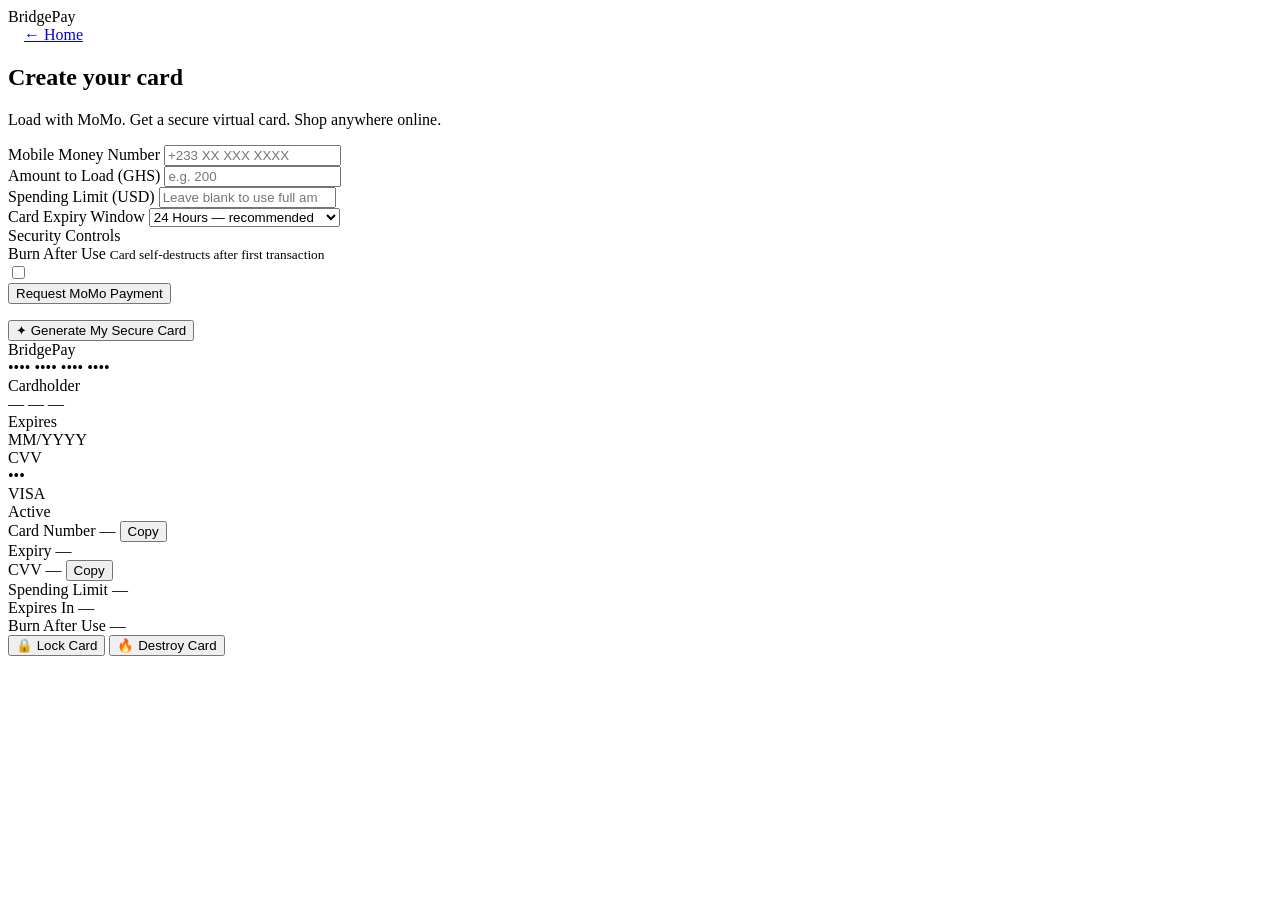
==== commit 881a46c7: "feat: redirect authenticated users away from login/signup" ====
--- a/frontend/dashboard.html
+++ b/frontend/dashboard.html
@@ -6,513 +6,11 @@
     <title>BridgePay — Dashboard</title>
     <link rel="icon" type="image/svg+xml" href="/favicon.svg">
     <link href="https://fonts.googleapis.com/css2?family=Playfair+Display:wght@700;800&family=DM+Sans:wght@400;500;600&display=swap" rel="stylesheet">
-    <style>
-        :root {
-            --clay:      #C1440E;
-            --gold:      #D4A853;
-            --sand:      #E8D5B0;
-            --bark:      #3D2B1F;
-            --soil:      #6B3F2A;
-            --harmattan: #F5ECD7;
-            --dusk:      #1C1109;
-            --moss:      #4A6741;
-            --cream:     #FAF4E8;
-            --danger:    #E05C3A;
-        }
- 
-        * { margin: 0; padding: 0; box-sizing: border-box; }
- 
-        body {
-            font-family: 'DM Sans', sans-serif;
-            background: var(--dusk);
-            color: var(--sand);
-            min-height: 100vh;
-        }
- 
-        nav {
-            display: flex;
-            justify-content: space-between;
-            align-items: center;
-            padding: 24px 56px;
-            border-bottom: 1px solid rgba(212, 168, 83, 0.15);
-        }
- 
-        .logo {
-            font-family: 'Playfair Display', serif;
-            font-size: 24px;
-            font-weight: 800;
-            color: var(--sand);
-        }
- 
-        .logo span { color: var(--gold); }
- 
-        .btn-outline {
-            border: 1px solid rgba(212, 168, 83, 0.3);
-            color: var(--gold);
-            padding: 10px 24px;
-            border-radius: 6px;
-            text-decoration: none;
-            font-weight: 600;
-            font-size: 14px;
-            transition: all 0.2s;
-        }
- 
-        .btn-outline:hover {
-            border-color: var(--gold);
-            background: rgba(212, 168, 83, 0.08);
-        }
- 
-        main {
-            display: grid;
-            grid-template-columns: 1fr 1fr;
-            gap: 64px;
-            padding: 56px;
-            max-width: 1200px;
-            margin: 0 auto;
-        }
- 
-        .panel-left h2 {
-            font-family: 'Playfair Display', serif;
-            font-size: 34px;
-            font-weight: 700;
-            color: var(--harmattan);
-            margin-bottom: 8px;
-        }
- 
-        .subtitle {
-            color: rgba(232, 213, 176, 0.5);
-            font-size: 15px;
-            line-height: 1.65;
-            margin-bottom: 36px;
-        }
- 
-        .form { display: flex; flex-direction: column; gap: 20px; }
- 
-        .form-group { display: flex; flex-direction: column; gap: 7px; }
- 
-        .form-group label {
-            font-size: 12px;
-            font-weight: 600;
-            color: rgba(232, 213, 176, 0.55);
-            letter-spacing: 1px;
-            text-transform: uppercase;
-        }
- 
-        .form-group input,
-        .form-group select {
-            background: rgba(61, 43, 31, 0.5);
-            border: 1px solid rgba(212, 168, 83, 0.15);
-            border-radius: 8px;
-            padding: 14px 16px;
-            color: var(--harmattan);
-            font-size: 15px;
-            font-family: 'DM Sans', sans-serif;
-            outline: none;
-            transition: border-color 0.2s, background 0.2s;
-            width: 100%;
-        }
- 
-        .form-group input::placeholder { color: rgba(232, 213, 176, 0.25); }
- 
-        .form-group input:focus,
-        .form-group select:focus {
-            border-color: var(--gold);
-            background: rgba(61, 43, 31, 0.7);
-        }
- 
-        .form-group select option { background: var(--bark); }
- 
-        .security-section {
-            background: rgba(61, 43, 31, 0.3);
-            border: 1px solid rgba(212, 168, 83, 0.12);
-            border-radius: 10px;
-            padding: 20px;
-            display: flex;
-            flex-direction: column;
-            gap: 16px;
-        }
- 
-        .security-section-title {
-            font-size: 12px;
-            font-weight: 600;
-            color: var(--gold);
-            letter-spacing: 1.5px;
-            text-transform: uppercase;
-            display: flex;
-            align-items: center;
-            gap: 8px;
-        }
- 
-        .security-section-title::before { content: '🔒'; font-size: 14px; }
- 
-        .toggle-row {
-            display: flex;
-            justify-content: space-between;
-            align-items: center;
-        }
- 
-        .toggle-label { display: flex; flex-direction: column; gap: 3px; }
- 
-        .toggle-label span {
-            font-size: 14px;
-            font-weight: 500;
-            color: var(--sand);
-        }
- 
-        .toggle-label small {
-            font-size: 12px;
-            color: rgba(232, 213, 176, 0.4);
-        }
- 
-        .toggle {
-            position: relative;
-            width: 44px;
-            height: 24px;
-            flex-shrink: 0;
-        }
- 
-        .toggle input { opacity: 0; width: 0; height: 0; }
- 
-        .toggle-slider {
-            position: absolute;
-            inset: 0;
-            background: rgba(61, 43, 31, 0.8);
-            border: 1px solid rgba(212, 168, 83, 0.2);
-            border-radius: 24px;
-            cursor: pointer;
-            transition: all 0.3s;
-        }
- 
-        .toggle-slider::before {
-            content: '';
-            position: absolute;
-            width: 16px;
-            height: 16px;
-            left: 3px;
-            top: 50%;
-            transform: translateY(-50%);
-            background: rgba(232, 213, 176, 0.4);
-            border-radius: 50%;
-            transition: all 0.3s;
-        }
- 
-        .toggle input:checked + .toggle-slider {
-            background: rgba(193, 68, 14, 0.3);
-            border-color: var(--clay);
-        }
- 
-        .toggle input:checked + .toggle-slider::before {
-            transform: translate(20px, -50%);
-            background: var(--clay);
-        }
- 
-        .btn-primary {
-            background: var(--clay);
-            color: var(--cream);
-            padding: 15px 30px;
-            border-radius: 8px;
-            font-weight: 600;
-            font-size: 16px;
-            font-family: 'DM Sans', sans-serif;
-            border: none;
-            cursor: pointer;
-            transition: background 0.2s, transform 0.1s;
-            width: 100%;
-        }
- 
-        .btn-primary:hover { background: #A8380A; transform: translateY(-1px); }
-        .btn-primary:disabled { opacity: 0.45; cursor: not-allowed; transform: none; }
- 
-        .status-msg {
-            font-size: 14px;
-            color: var(--gold);
-            min-height: 18px;
-            line-height: 1.6;
-        }
- 
-        .status-msg.error { color: var(--danger); }
- 
-        .panel-right {
-            display: flex;
-            flex-direction: column;
-            gap: 24px;
-            padding-top: 8px;
-        }
- 
-        .card-preview {
-            width: 100%;
-            aspect-ratio: 1.586;
-            background: linear-gradient(135deg, var(--soil) 0%, var(--bark) 60%, #0D0703 100%);
-            border-radius: 18px;
-            padding: 28px 32px;
-            display: flex;
-            flex-direction: column;
-            justify-content: space-between;
-            box-shadow:
-                0 32px 64px rgba(0,0,0,0.5),
-                0 0 0 1px rgba(212, 168, 83, 0.18),
-                inset 0 1px 0 rgba(212, 168, 83, 0.12);
-            position: relative;
-            transition: all 0.4s ease;
-        }
- 
-        .card-preview::before {
-            content: '';
-            position: absolute;
-            top: 0; left: 32px; right: 32px;
-            height: 3px;
-            background: repeating-linear-gradient(
-                90deg,
-                var(--clay) 0px, var(--clay) 16px,
-                var(--gold) 16px, var(--gold) 32px,
-                var(--moss) 32px, var(--moss) 48px,
-                var(--bark) 48px, var(--bark) 64px
-            );
-            border-radius: 0 0 4px 4px;
-        }
- 
-        .card-preview.locked {
-            filter: grayscale(0.6);
-            box-shadow: 0 32px 64px rgba(0,0,0,0.6), 0 0 0 1px rgba(224, 92, 58, 0.3);
-        }
- 
-        .card-preview.burned {
-            filter: grayscale(1) brightness(0.5);
-        }
- 
-        .card-top {
-            display: flex;
-            justify-content: space-between;
-            align-items: center;
-            margin-top: 8px;
-        }
- 
-        .card-logo-text {
-            font-family: 'Playfair Display', serif;
-            font-size: 18px;
-            font-weight: 700;
-            color: var(--sand);
-        }
- 
-        .card-logo-text span { color: var(--gold); }
- 
-        .card-chip {
-            width: 38px;
-            height: 28px;
-            background: linear-gradient(135deg, var(--gold), #B8943D);
-            border-radius: 5px;
-        }
- 
-        .card-number {
-            font-size: 20px;
-            letter-spacing: 3px;
-            color: var(--sand);
-            font-weight: 500;
-        }
- 
-        .card-bottom {
-            display: flex;
-            justify-content: space-between;
-            align-items: flex-end;
-        }
- 
-        .card-detail { display: flex; flex-direction: column; }
- 
-        .card-label {
-            font-size: 9px;
-            color: rgba(232, 213, 176, 0.45);
-            letter-spacing: 1.5px;
-            text-transform: uppercase;
-            margin-bottom: 3px;
-        }
- 
-        .card-value {
-            font-size: 13px;
-            color: var(--sand);
-            font-weight: 500;
-        }
- 
-        .card-visa {
-            font-size: 22px;
-            font-weight: 800;
-            font-style: italic;
-            color: var(--sand);
-        }
- 
-        .card-status-badge {
-            display: none;
-            align-items: center;
-            gap: 8px;
-            font-size: 13px;
-            font-weight: 600;
-            padding: 6px 14px;
-            border-radius: 100px;
-            width: fit-content;
-        }
- 
-        .card-status-badge.active {
-            display: flex;
-            background: rgba(74, 103, 65, 0.2);
-            border: 1px solid rgba(74, 103, 65, 0.4);
-            color: #7DC46F;
-        }
- 
-        .card-status-badge.locked {
-            display: flex;
-            background: rgba(224, 92, 58, 0.15);
-            border: 1px solid rgba(224, 92, 58, 0.3);
-            color: var(--danger);
-        }
- 
-        .card-status-badge.burned {
-            display: flex;
-            background: rgba(61, 43, 31, 0.5);
-            border: 1px solid rgba(212, 168, 83, 0.1);
-            color: rgba(232, 213, 176, 0.4);
-        }
- 
-        .card-details-list {
-            background: rgba(61, 43, 31, 0.4);
-            border: 1px solid rgba(212, 168, 83, 0.1);
-            border-radius: 10px;
-            overflow: hidden;
-            display: none;
-        }
- 
-        .detail-row {
-            display: flex;
-            justify-content: space-between;
-            align-items: center;
-            padding: 13px 20px;
-            border-bottom: 1px solid rgba(212, 168, 83, 0.07);
-        }
- 
-        .detail-row:last-child { border-bottom: none; }
- 
-        .detail-row-label {
-            font-size: 12px;
-            color: rgba(232, 213, 176, 0.4);
-            text-transform: uppercase;
-            letter-spacing: 1px;
-        }
- 
-        .detail-row-value {
-            display: flex;
-            align-items: center;
-            gap: 8px;
-            font-size: 14px;
-            color: var(--harmattan);
-            font-weight: 500;
-        }
- 
-        .copy-btn {
-            background: transparent;
-            border: none;
-            color: rgba(212, 168, 83, 0.4);
-            cursor: pointer;
-            font-size: 11px;
-            padding: 2px 8px;
-            border-radius: 4px;
-            transition: color 0.2s;
-            font-family: 'DM Sans', sans-serif;
-        }
- 
-        .copy-btn:hover { color: var(--gold); }
- 
-        .card-actions {
-            display: none;
-            gap: 10px;
-        }
- 
-        .btn-action {
-            flex: 1;
-            padding: 12px;
-            border-radius: 8px;
-            font-size: 13px;
-            font-weight: 600;
-            font-family: 'DM Sans', sans-serif;
-            cursor: pointer;
-            border: 1px solid;
-            transition: all 0.2s;
-        }
- 
-        .btn-lock {
-            background: transparent;
-            border-color: rgba(212, 168, 83, 0.25);
-            color: var(--gold);
-        }
- 
-        .btn-lock:hover {
-            background: rgba(212, 168, 83, 0.08);
-            border-color: var(--gold);
-        }
- 
-        .btn-burn {
-            background: transparent;
-            border-color: rgba(224, 92, 58, 0.25);
-            color: var(--danger);
-        }
- 
-        .btn-burn:hover {
-            background: rgba(224, 92, 58, 0.08);
-            border-color: var(--danger);
-        }
- 
-        .btn-generate {
-            background: rgba(61, 43, 31, 0.6);
-            color: var(--gold);
-            padding: 14px 30px;
-            border-radius: 8px;
-            font-weight: 600;
-            font-size: 15px;
-            font-family: 'DM Sans', sans-serif;
-            border: 1px solid rgba(212, 168, 83, 0.2);
-            cursor: pointer;
-            transition: all 0.2s;
-            width: 100%;
-            display: none;
-        }
- 
-        .btn-generate:hover {
-            border-color: var(--gold);
-            background: rgba(61, 43, 31, 0.9);
-        }
-        @media (max-width: 768px) {
-    nav {
-        padding: 20px 24px;
-    }
- 
-    main {
-        grid-template-columns: 1fr;
-        padding: 32px 24px;
-        gap: 40px;
-    }
- 
-    .panel-left h2 {
-        font-size: 26px;
-    }
- 
-    .panel-right {
-        padding-top: 0;
-    }
- 
-    .card-number {
-        font-size: 16px;
-        letter-spacing: 2px;
-    }
- 
-    .card-preview {
-        padding: 20px 24px;
-    }
- 
-    .card-actions {
-        flex-direction: column;
-    }
-}
-    </style>
+    <link href="https://fonts.googleapis.com/css2?family=Playfair+Display:wght@700;800&family=DM+Sans:wght@400;500;600&display=swap" rel="stylesheet">
+    <link rel="stylesheet" href="/styles.css">
 </head>
 <body>
- 
+
 <nav>
     <div class="logo">Bridge<span>Pay</span></div>
     <div style="display:flex; align-items:center; gap:16px;">
@@ -520,28 +18,28 @@
         <a href="/" class="btn-outline">← Home</a>
     </div>
 </nav>
- 
+
 <main>
     <div class="panel-left">
         <h2>Create your card</h2>
         <p class="subtitle">Load with MoMo. Get a secure virtual card. Shop anywhere online.</p>
- 
+
         <div class="form">
             <div class="form-group">
                 <label>Mobile Money Number</label>
                 <input type="tel" id="phone" placeholder="+233 XX XXX XXXX" />
             </div>
- 
+
             <div class="form-group">
                 <label>Amount to Load (GHS)</label>
                 <input type="number" id="amount" placeholder="e.g. 200" min="10" />
             </div>
- 
+
             <div class="form-group">
                 <label>Spending Limit (USD)</label>
                 <input type="number" id="spendingLimit" placeholder="Leave blank to use full amount" min="1" />
             </div>
- 
+
             <div class="form-group">
                 <label>Card Expiry Window</label>
                 <select id="expiryWindow">
@@ -551,7 +49,7 @@
                     <option value="30d">30 Days</option>
                 </select>
             </div>
- 
+
             <div class="security-section">
                 <div class="security-section-title">Security Controls</div>
                 <div class="toggle-row">
@@ -565,19 +63,19 @@
                     </label>
                 </div>
             </div>
- 
+
             <button class="btn-primary" id="payBtn" onclick="initiatePayment()">
                 Request MoMo Payment
             </button>
- 
+
             <p id="status-msg" class="status-msg"></p>
- 
+
             <button class="btn-generate" id="generateBtn" onclick="generateCard()">
                 ✦ Generate My Secure Card
             </button>
         </div>
     </div>
- 
+
     <div class="panel-right">
         <div class="card-preview" id="cardPreview">
             <div class="card-top">
@@ -601,11 +99,11 @@
                 <div class="card-visa">VISA</div>
             </div>
         </div>
- 
+
         <div class="card-status-badge" id="cardStatusBadge">
             <span id="cardStatusText">Active</span>
         </div>
- 
+
         <div class="card-details-list" id="cardDetailsList">
             <div class="detail-row">
                 <span class="detail-row-label">Card Number</span>
@@ -638,7 +136,7 @@
                 <span class="detail-row-value" id="fullBurn">—</span>
             </div>
         </div>
- 
+
         <div class="card-actions" id="cardActions">
             <button class="btn-action btn-lock" id="lockBtn" onclick="toggleLock()">
                 🔒 Lock Card
@@ -649,95 +147,95 @@
         </div>
     </div>
 </main>
- 
+
 <script>
 const API = window.location.origin + "/api";
     let currentCardId = null;
     let isLocked = false;
- 
+
     // ── SAVE & RESTORE STATE ──
- 
+
     function saveCardState(cardId, masked, cvv) {
         localStorage.setItem('bp_card_id', cardId);
         localStorage.setItem('bp_masked', masked);
         localStorage.setItem('bp_cvv', cvv);
     }
- 
+
     function clearCardState() {
         localStorage.removeItem('bp_card_id');
         localStorage.removeItem('bp_masked');
         localStorage.removeItem('bp_cvv');
     }
- 
+
     async function restoreCardState() {
         const cardId = localStorage.getItem('bp_card_id');
         if (!cardId) return;
- 
+
         try {
             const res = await fetch(`${API}/card/${cardId}`);
             const data = await res.json();
- 
+
             if (!data.success || data.data.status === 'burned') {
                 clearCardState();
                 return;
             }
- 
+
             const card = data.data;
             currentCardId = cardId;
             isLocked = card.locked;
- 
+
             const masked = localStorage.getItem('bp_masked');
             const cvv = localStorage.getItem('bp_cvv');
             window._maskedNum = masked;
             window._cvv = cvv;
- 
+
             const num = card.card_number;
             const full = `${num.slice(0,4)} ${num.slice(4,8)} ${num.slice(8,12)} ${num.slice(12,16)}`;
- 
+
             document.getElementById('cardNumber').textContent = card.locked ? '•••• •••• •••• ••••' : masked;
             document.getElementById('cardExpiry').textContent = card.expiry;
             document.getElementById('cardCvv').textContent = card.locked ? '•••' : cvv;
             document.getElementById('cardHolder').textContent = "BRIDGEPAY USER";
- 
+
             document.getElementById('fullCardNumber').textContent = full;
             document.getElementById('fullExpiry').textContent = card.expiry;
             document.getElementById('fullCvv').textContent = cvv;
             document.getElementById('fullLimit').textContent = `USD ${card.spending_limit}`;
             document.getElementById('fullExpWindow').textContent = formatExpiry(card.expiry_window);
             document.getElementById('fullBurn').textContent = card.burn_after_use ? "Yes — destroys after first use" : "No";
- 
+
             document.getElementById('cardDetailsList').style.display = card.locked ? 'none' : 'block';
             document.getElementById('cardActions').style.display = 'flex';
- 
+
             if (card.locked) {
                 document.getElementById('lockBtn').textContent = '🔓 Unlock Card';
             }
- 
+
             setCardStatus(card.status);
- 
+
         } catch (e) {
             clearCardState();
         }
     }
- 
+
     // ── PAYMENT ──
- 
+
     async function initiatePayment() {
         const phone = document.getElementById('phone').value.trim();
         const amount = document.getElementById('amount').value;
         const msg = document.getElementById('status-msg');
         const payBtn = document.getElementById('payBtn');
- 
+
         if (!phone || !amount) {
             msg.className = 'status-msg error';
             msg.textContent = "Please enter your phone number and amount.";
             return;
         }
- 
+
         msg.className = 'status-msg';
         msg.textContent = "Sending MoMo prompt to your phone...";
         payBtn.disabled = true;
- 
+
         try {
             const res = await fetch(`${API}/pay`, {
                 method: "POST",
@@ -745,7 +243,7 @@
                 body: JSON.stringify({ phone_number: phone, amount: parseFloat(amount) })
             });
             const data = await res.json();
- 
+
             if (data.success) {
                 msg.textContent = "✓ MoMo prompt sent! Approve on your phone, then generate your card.";
                 const genBtn = document.getElementById('generateBtn');
@@ -763,9 +261,9 @@
             payBtn.disabled = false;
         }
     }
- 
+
     // ── GENERATE CARD ──
- 
+
     async function generateCard() {
         const genBtn = document.getElementById('generateBtn');
         const msg = document.getElementById('status-msg');
@@ -774,11 +272,11 @@
         const spendingLimit = document.getElementById('spendingLimit').value;
         const expiryWindow = document.getElementById('expiryWindow').value;
         const burnAfterUse = document.getElementById('burnAfterUse').checked;
- 
+
         msg.className = 'status-msg';
         msg.textContent = "Generating your secure card...";
         genBtn.disabled = true;
- 
+
         try {
             const res = await fetch(`${API}/card/create`, {
                 method: "POST",
@@ -792,35 +290,35 @@
                 })
             });
             const data = await res.json();
- 
+
             if (data.success) {
                 currentCardId = data.card_id;
                 isLocked = false;
- 
+
                 const num = data.card_number;
                 const masked = `${num.slice(0,4)} •••• •••• ${num.slice(12,16)}`;
                 const full = `${num.slice(0,4)} ${num.slice(4,8)} ${num.slice(8,12)} ${num.slice(12,16)}`;
- 
+
                 window._maskedNum = masked;
                 window._cvv = data.cvv;
                 saveCardState(data.card_id, masked, data.cvv);
- 
+
                 document.getElementById('cardNumber').textContent = masked;
                 document.getElementById('cardExpiry').textContent = data.expiry;
                 document.getElementById('cardCvv').textContent = data.cvv;
                 document.getElementById('cardHolder').textContent = "BRIDGEPAY USER";
- 
+
                 document.getElementById('fullCardNumber').textContent = full;
                 document.getElementById('fullExpiry').textContent = data.expiry;
                 document.getElementById('fullCvv').textContent = data.cvv;
                 document.getElementById('fullLimit').textContent = `USD ${data.spending_limit}`;
                 document.getElementById('fullExpWindow').textContent = formatExpiry(data.expiry_window);
                 document.getElementById('fullBurn').textContent = data.burn_after_use ? "Yes — destroys after first use" : "No";
- 
+
                 document.getElementById('cardDetailsList').style.display = 'block';
                 document.getElementById('cardActions').style.display = 'flex';
                 genBtn.style.display = 'none';
- 
+
                 setCardStatus('active');
                 msg.textContent = "✦ Your secure card is ready. Use it anywhere online.";
             } else {
@@ -834,22 +332,22 @@
             genBtn.disabled = false;
         }
     }
- 
+
     // ── LOCK / UNLOCK ──
- 
+
     async function toggleLock() {
         if (!currentCardId) return;
         const endpoint = isLocked ? 'unlock' : 'lock';
- 
+
         const res = await fetch(`${API}/card/${currentCardId}/${endpoint}`, { method: "POST" });
         const data = await res.json();
- 
+
         if (data.success) {
             isLocked = !isLocked;
             const lockBtn = document.getElementById('lockBtn');
             const card = document.getElementById('cardPreview');
             const detailsList = document.getElementById('cardDetailsList');
- 
+
             if (isLocked) {
                 lockBtn.textContent = '🔓 Unlock Card';
                 card.classList.add('locked');
@@ -867,35 +365,35 @@
             }
         }
     }
- 
+
     // ── BURN CARD ──
- 
+
     async function burnCard() {
         if (!currentCardId) return;
         if (!confirm("Are you sure? This will permanently destroy your card.")) return;
- 
+
         const res = await fetch(`${API}/card/${currentCardId}/burn`, { method: "POST" });
         const data = await res.json();
- 
+
         if (data.success) {
             const card = document.getElementById('cardPreview');
             card.classList.add('burned');
             card.classList.remove('locked');
- 
+
             document.getElementById('cardNumber').textContent = '•••• •••• •••• ••••';
             document.getElementById('cardExpiry').textContent = 'MM/YYYY';
             document.getElementById('cardCvv').textContent = '•••';
             document.getElementById('cardHolder').textContent = '— — —';
             document.getElementById('cardDetailsList').style.display = 'none';
             document.getElementById('cardActions').style.display = 'none';
- 
+
             setCardStatus('burned');
             clearCardState();
             currentCardId = null;
- 
+
             const remaining = data.remaining_balance;
             const msg = document.getElementById('status-msg');
- 
+
             if (remaining && remaining > 0) {
                 msg.className = 'status-msg';
                 msg.innerHTML = `Card destroyed. You have <strong>USD ${remaining}</strong> remaining.
@@ -908,24 +406,24 @@
             }
         }
     }
- 
+
     // ── RESET WITH REMAINING BALANCE ──
- 
+
     function resetWithBalance(remaining) {
         const card = document.getElementById('cardPreview');
         card.classList.remove('burned', 'locked');
- 
+
         document.getElementById('cardStatusBadge').className = 'card-status-badge';
         document.getElementById('amount').value = remaining;
         document.getElementById('payBtn').disabled = false;
         document.getElementById('generateBtn').style.display = 'none';
         document.getElementById('status-msg').textContent = '';
- 
+
         document.querySelector('.panel-left').scrollIntoView({ behavior: 'smooth' });
     }
- 
+
     // ── HELPERS ──
- 
+
     function setCardStatus(status) {
         const badge = document.getElementById('cardStatusBadge');
         const text = document.getElementById('cardStatusText');
@@ -933,11 +431,11 @@
         const labels = { active: '● Active', locked: '● Locked', burned: '● Destroyed' };
         text.textContent = labels[status] || status;
     }
- 
+
     function formatExpiry(w) {
         return { '1h': '1 Hour', '24h': '24 Hours', '7d': '7 Days', '30d': '30 Days' }[w] || w;
     }
- 
+
     function copyText(id) {
         const text = document.getElementById(id).textContent;
         navigator.clipboard.writeText(text).then(() => {
@@ -945,7 +443,7 @@
             setTimeout(() => event.target.textContent = 'Copy', 2000);
         });
     }
- 
+
     // ── LOAD USER ──
     async function loadUser() {
         try {
@@ -957,7 +455,7 @@
             }
         } catch (e) {}
     }
- 
+
     // ── RESTORE ON LOAD ──
     window.addEventListener('load', () => {
         restoreCardState();
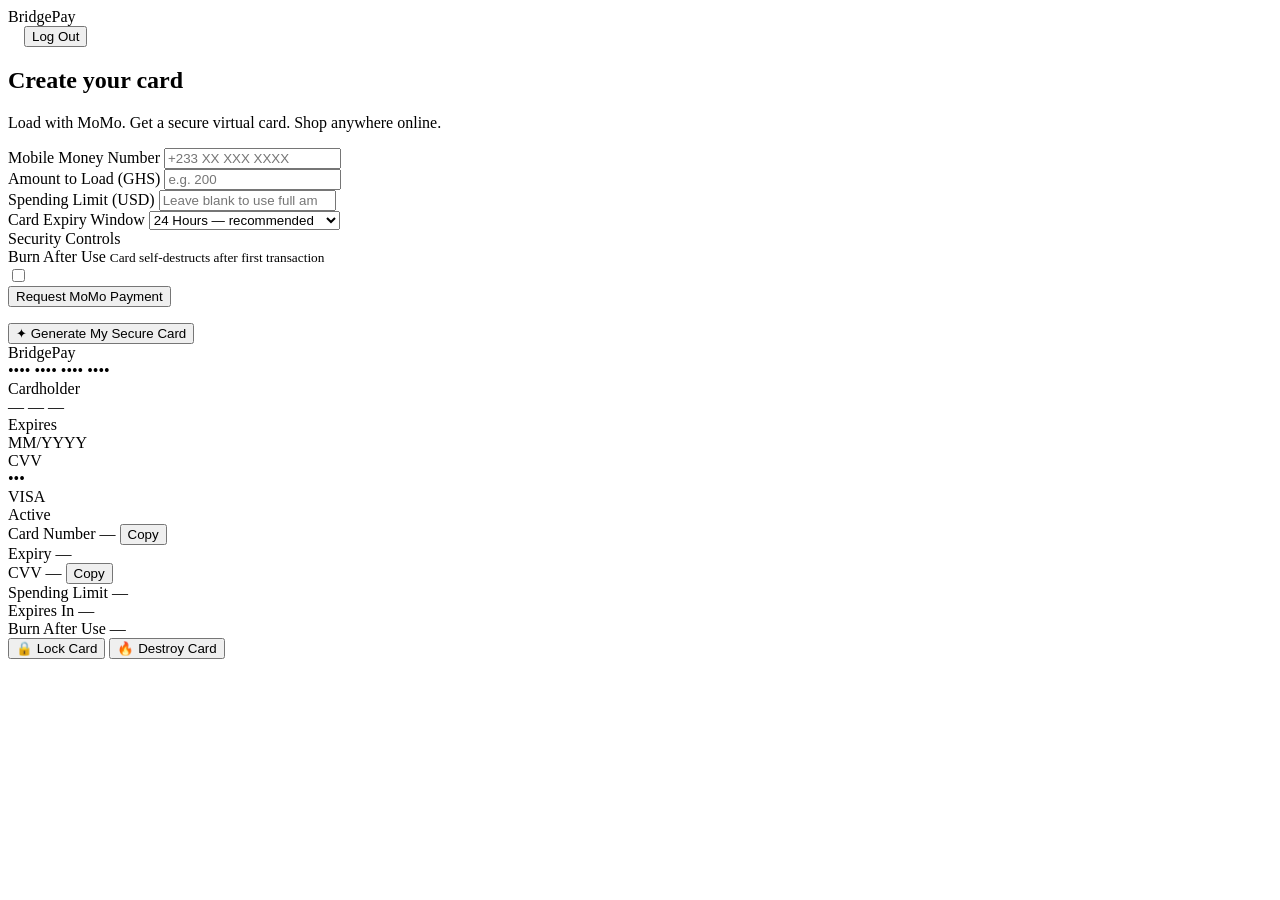
==== commit cc5c792a: "feat: logout confirmation, dynamic landing nav" ====
--- a/frontend/dashboard.html
+++ b/frontend/dashboard.html
@@ -14,8 +14,8 @@
 <nav>
     <div class="logo">Bridge<span>Pay</span></div>
     <div style="display:flex; align-items:center; gap:16px;">
-        <span id="navGreeting" style="font-size:0.9rem; color:var(--text-muted);"></span>
-        <a href="/" class="btn-outline">← Home</a>
+        <span id="navGreeting" style="font-size:0.9rem; color:var(--sand);"></span>
+        <button onclick="logout()" class="btn-outline">Log Out</button>
     </div>
 </nav>
 
@@ -455,6 +455,12 @@
             }
         } catch (e) {}
     }
+       // ── LOGOUT ──
+    async function logout() {
+        if (!confirm('Are you sure you want to log out?')) return;
+        await fetch('/auth/logout', { method: 'POST' });
+        window.location.href = '/';
+    } 
 
     // ── RESTORE ON LOAD ──
     window.addEventListener('load', () => {
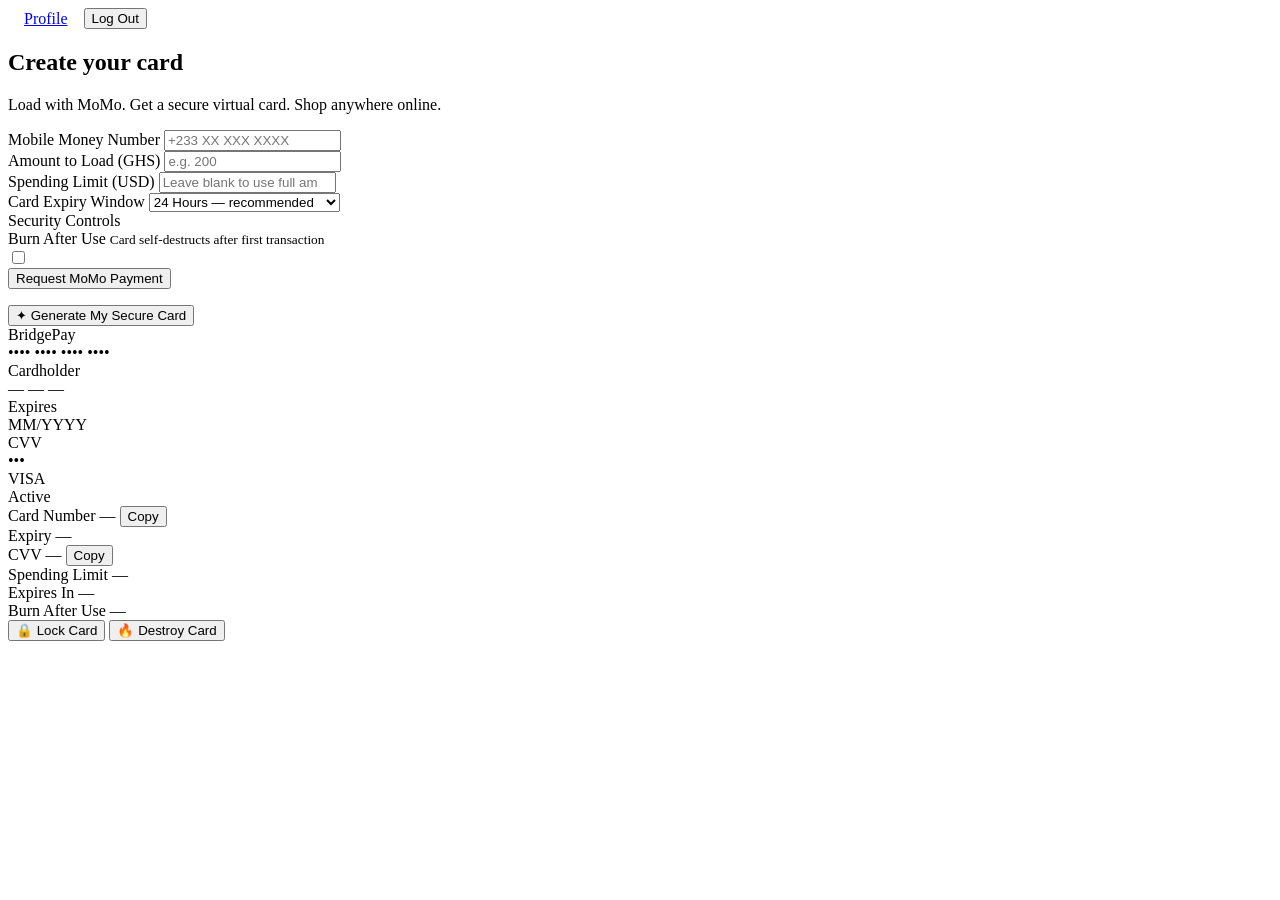
==== commit 7e5782d4: "feat: profile page, form validation, loading states, remember me" ====
--- a/frontend/dashboard.html
+++ b/frontend/dashboard.html
@@ -11,13 +11,11 @@
 </head>
 <body>
 
-<nav>
-    <div class="logo">Bridge<span>Pay</span></div>
-    <div style="display:flex; align-items:center; gap:16px;">
-        <span id="navGreeting" style="font-size:0.9rem; color:var(--sand);"></span>
-        <button onclick="logout()" class="btn-outline">Log Out</button>
-    </div>
-</nav>
+<div style="display:flex; align-items:center; gap:16px;">
+    <span id="navGreeting" style="font-size:0.9rem; color:var(--sand);"></span>
+    <a href="/profile" class="btn-outline">Profile</a>
+    <button onclick="logout()" class="btn-outline">Log Out</button>
+</div>
 
 <main>
     <div class="panel-left">
